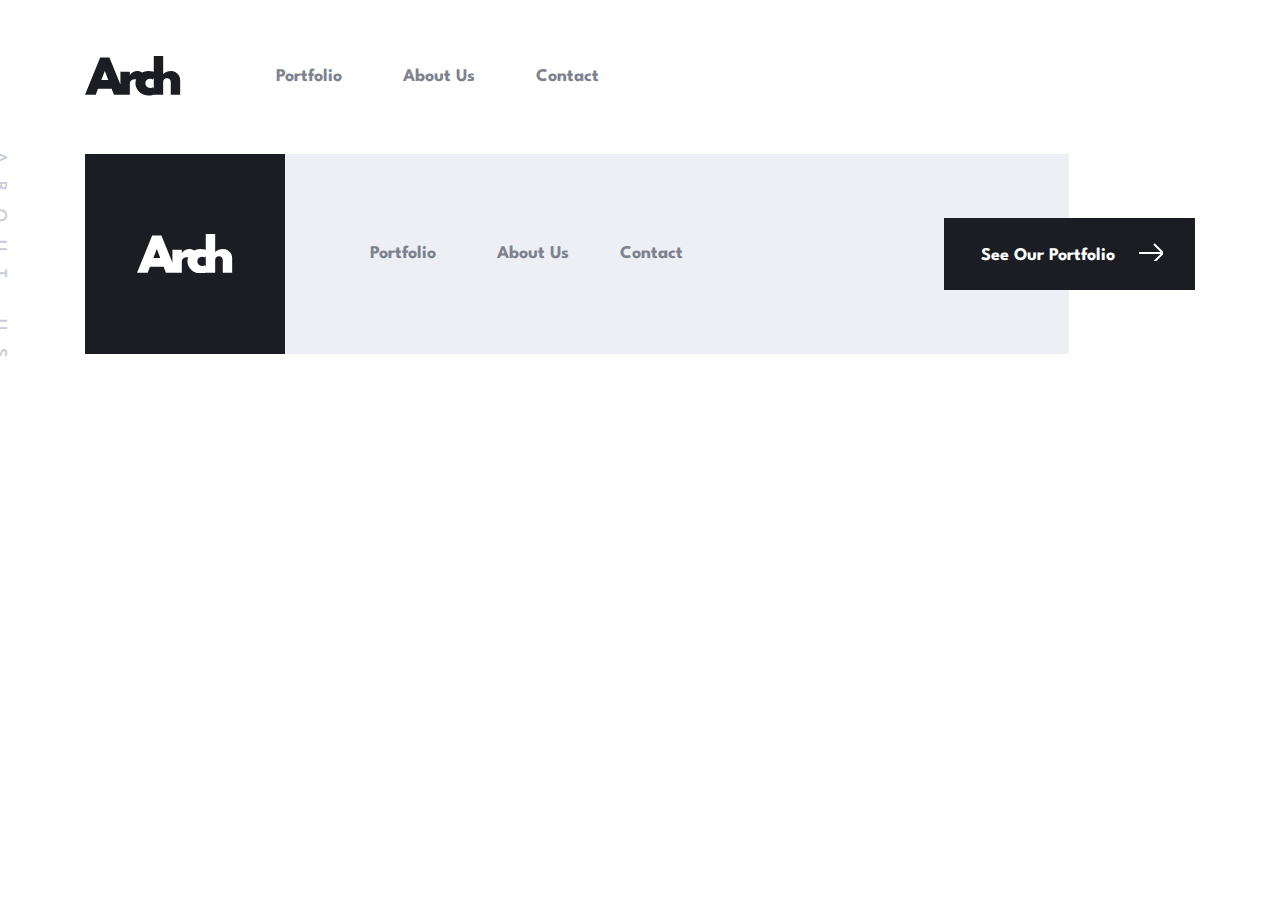
==== about.html @ ef2ef213 "add portfolio and header" ====
<!DOCTYPE html>
<html lang="en">
  <head>
    <meta charset="UTF-8" />
    <meta name="viewport" content="width=device-width, initial-scale=1.0" />
    <link rel="preconnect" href="https://fonts.googleapis.com" />
    <link rel="preconnect" href="https://fonts.gstatic.com" crossorigin />
    <link
      href="https://fonts.googleapis.com/css2?family=League+Spartan:wght@500;700&display=swap"
      rel="stylesheet"
    />
    <link rel="stylesheet" href="./scss/main.css" />
    <script defer src="./header.js"></script>
  </head>
  <body>
    <main>
      <header class="header">
        <div class="overlay"></div>
        <nav class="header__nav container">
          <p class="header__route">
            <span class="header__route--line"></span>
            ABOUT US
          </p>
          <a href="./index.html" class="header__logo">
            <svg
              xmlns="http://www.w3.org/2000/svg"
              viewBox="0 0 97 40"
              width="97"
              height="40"
            >
              <path
                d="M10.822 39.27l2.26-6.256h13.836l2.26 6.255H40L24.658 1.6h-9.316L0 39.268h10.822zM23.493 24.2h-6.986L20 15.252l3.493 8.95zm21.804 15.07V27.807c0-.776.22-1.499.662-2.169a5.14 5.14 0 011.746-1.632A4.51 4.51 0 0150 23.379c.64 0 1.343.13 2.112.388.769.259 1.434.601 1.998 1.028l3.972-7.991c-.654-.487-1.484-.883-2.488-1.188-1.005-.304-1.956-.456-2.854-.456-1.385 0-2.729.354-4.03 1.061-1.301.708-2.44 1.694-3.413 2.957V15.89h-9.498v23.38h9.498zm18.995.73c1.507 0 2.942-.21 4.304-.628 1.362-.418 2.439-.91 3.23-1.472l-3.105-6.393c-.289.198-.688.377-1.198.536-.51.16-1.07.24-1.678.24-.99 0-1.85-.217-2.58-.65a4.449 4.449 0 01-1.678-1.724 4.806 4.806 0 01-.582-2.33c0-.669.163-1.369.49-2.1.328-.73.845-1.347 1.553-1.849s1.625-.753 2.751-.753c1.187 0 2.161.258 2.922.776l3.105-6.393c-.76-.578-1.841-1.073-3.242-1.484a15.324 15.324 0 00-4.337-.616c-1.903 0-3.665.346-5.286 1.039-1.62.692-3.029 1.628-4.224 2.808a13.053 13.053 0 00-2.785 3.995 11.177 11.177 0 00-.993 4.6c0 1.69.354 3.285 1.062 4.784.707 1.5 1.678 2.82 2.91 3.961a13.79 13.79 0 004.258 2.683c1.606.647 3.307.97 5.103.97zm14.703-.73V26.392c0-.792.16-1.477.48-2.055a3.374 3.374 0 011.347-1.347c.578-.32 1.248-.48 2.01-.48 1.156 0 2.084.354 2.784 1.062.7.708 1.05 1.648 1.05 2.82v12.876h9.498V24.338c0-1.75-.41-3.314-1.232-4.692a9.088 9.088 0 00-3.345-3.276c-1.408-.807-3.003-1.21-4.783-1.21-1.4 0-2.782.255-4.144.765a12.064 12.064 0 00-3.665 2.157V0h-9.497v39.27h9.497z"
              />
            </svg>
          </a>

          <div id="btnHamburger" class="header__toggle hide-for-tablet">
            <span></span>
            <span></span>
            <span></span>
          </div>
          <div class="header__links hide-for-mobile">
            <a href="./portfolio.html">Portfolio</a
            ><a href="./about.html">About Us</a
            ><a href="./contact.html">Contact</a>
          </div>
        </nav>
        <div class="header__menu hide-for-tablet">
          <a href="./portfolio.html">Portfolio</a
          ><a href="./about.html">About Us</a
          ><a href="./contact.html">Contact</a>
        </div>
      </header>
      <footer class="footer">
        <div class="footer__container">
          <div class="footer__logo">
            <svg
              xmlns="http://www.w3.org/2000/svg"
              viewBox="0 0 97 40"
              width="97"
              height="40"
            >
              <path
                fill="#FFFFFF"
                d="M10.822 39.27l2.26-6.256h13.836l2.26 6.255H40L24.658 1.6h-9.316L0 39.268h10.822zM23.493 24.2h-6.986L20 15.252l3.493 8.95zm21.804 15.07V27.807c0-.776.22-1.499.662-2.169a5.14 5.14 0 011.746-1.632A4.51 4.51 0 0150 23.379c.64 0 1.343.13 2.112.388.769.259 1.434.601 1.998 1.028l3.972-7.991c-.654-.487-1.484-.883-2.488-1.188-1.005-.304-1.956-.456-2.854-.456-1.385 0-2.729.354-4.03 1.061-1.301.708-2.44 1.694-3.413 2.957V15.89h-9.498v23.38h9.498zm18.995.73c1.507 0 2.942-.21 4.304-.628 1.362-.418 2.439-.91 3.23-1.472l-3.105-6.393c-.289.198-.688.377-1.198.536-.51.16-1.07.24-1.678.24-.99 0-1.85-.217-2.58-.65a4.449 4.449 0 01-1.678-1.724 4.806 4.806 0 01-.582-2.33c0-.669.163-1.369.49-2.1.328-.73.845-1.347 1.553-1.849s1.625-.753 2.751-.753c1.187 0 2.161.258 2.922.776l3.105-6.393c-.76-.578-1.841-1.073-3.242-1.484a15.324 15.324 0 00-4.337-.616c-1.903 0-3.665.346-5.286 1.039-1.62.692-3.029 1.628-4.224 2.808a13.053 13.053 0 00-2.785 3.995 11.177 11.177 0 00-.993 4.6c0 1.69.354 3.285 1.062 4.784.707 1.5 1.678 2.82 2.91 3.961a13.79 13.79 0 004.258 2.683c1.606.647 3.307.97 5.103.97zm14.703-.73V26.392c0-.792.16-1.477.48-2.055a3.374 3.374 0 011.347-1.347c.578-.32 1.248-.48 2.01-.48 1.156 0 2.084.354 2.784 1.062.7.708 1.05 1.648 1.05 2.82v12.876h9.498V24.338c0-1.75-.41-3.314-1.232-4.692a9.088 9.088 0 00-3.345-3.276c-1.408-.807-3.003-1.21-4.783-1.21-1.4 0-2.782.255-4.144.765a12.064 12.064 0 00-3.665 2.157V0h-9.497v39.27h9.497z"
              />
            </svg>
          </div>
          <a class="footer__link" href="./portfolio.html">Portfolio</a>
          <a class="footer__link" href="./about.html">About Us</a>
          <a class="footer__link" href="./contact.html">Contact</a>
          <a class="button" href="./portfolio.html">
            <p>See Our Portfolio</p>
            <svg
              xmlns="http://www.w3.org/2000/svg"
              viewBox="0 0 24 18"
              width="24"
              height="18"
            >
              <g
                fill="none"
                fill-rule="evenodd"
                stroke="#FFFFFF"
                stroke-width="2"
              >
                <path d="M15 1l9 9-9 9M0 10h24" />
              </g>
            </svg>
          </a>
        </div>
      </footer>
    </main>
  </body>
</html>
---- scss/main.css ----
html {
  box-sizing: border-box;
  font-size: 10px;
}

img {
  display: block;
}

*,
*::before,
*::after {
  box-sizing: inherit;
  margin: 0;
  padding: 0;
}

body {
  font-family: "League Spartan", sans-serif;
}

h1,
h2,
h3,
h4 {
  font-style: normal;
  font-weight: 700;
}

h1 {
  visibility: hidden;
}
@media (min-width: 768px) {
  h1 {
    font-weight: 700;
    font-size: 12rem;
    line-height: 20rem;
    letter-spacing: -0.3rem;
  }
}
@media (min-width: 1200px) {
  h1 {
    font-size: 25rem;
    line-height: 20rem;
    letter-spacing: -0.5rem;
  }
}

h2 {
  font-size: 4.8rem;
  line-height: 4.8rem;
  letter-spacing: -0.12rem;
}
@media (min-width: 768px) {
  h2 {
    font-size: 9.6rem;
    line-height: 8rem;
    letter-spacing: -0.2rem;
  }
}

h3 {
  font-size: 4.8rem;
  line-height: 5.2rem;
  letter-spacing: -0.171429rem;
}
@media (min-width: 768px) {
  h3 {
    font-weight: 700;
    font-size: 7.2rem;
    line-height: 6.4rem;
    letter-spacing: -0.2rem;
  }
}

h4 {
  font-size: 3.2rem;
  line-height: 4rem;
}

.container {
  width: 100%;
  margin: 0 auto;
  display: flex;
  flex-direction: column;
}
@media (min-width: 768px) {
  .container {
    width: 57.3rem;
  }
}
@media (min-width: 1200px) {
  .container {
    width: 111rem;
  }
}

.no-scroll {
  overflow: hidden;
}

.button {
  display: flex;
  flex-direction: row;
  padding: 2.5rem 3.2rem 2.2rem 3.7rem;
  background-color: #1b1d23;
  text-decoration: none;
}
.button p {
  font-weight: 700;
  font-size: 1.8rem;
  line-height: 2.5rem;
  color: white;
  border: 0;
  margin-right: 2.4rem;
}

.footer {
  width: 100%;
  display: flex;
}
@media (min-width: 768px) {
  .footer {
    width: 76.8rem;
    margin-inline: auto;
  }
}
@media (min-width: 1200px) {
  .footer {
    width: 111rem;
  }
}
.footer__container {
  background-color: #eeeff4;
  padding: 9.3rem 6.1rem 4.8rem;
  display: flex;
  flex-direction: column;
  margin-top: 6rem;
  align-items: center;
  position: relative;
  width: 100%;
}
@media (min-width: 768px) {
  .footer__container {
    flex-direction: row;
    padding: 0;
    width: 61.2rem;
    margin: 0;
  }
}
@media (min-width: 1200px) {
  .footer__container {
    width: 98.4rem;
  }
}
.footer__logo {
  background-color: #1b1d23;
  width: 12rem;
  height: 12rem;
  display: flex;
  align-items: center;
  justify-content: center;
  position: absolute;
  top: -6rem;
}
@media (min-width: 768px) {
  .footer__logo {
    position: static;
    margin-right: 4rem;
  }
}
@media (min-width: 1200px) {
  .footer__logo {
    width: 20rem;
    height: 20rem;
    margin-right: 8.5rem;
  }
}
.footer__logo svg {
  height: auto;
  width: 58px;
}
@media (min-width: 1200px) {
  .footer__logo svg {
    width: 9.6rem;
  }
}
.footer__link {
  font-weight: 700;
  font-size: 1.8rem;
  line-height: 2.5rem;
  color: #7d828f;
  text-decoration: none;
  margin-bottom: 3.2rem;
}
@media (min-width: 768px) {
  .footer__link {
    margin: 0;
  }
  .footer__link:nth-of-type(1) {
    margin-right: 6.1rem;
  }
  .footer__link:nth-of-type(2) {
    margin-right: 5.1rem;
  }
}
.footer__link:hover {
  color: #1b1d23;
}
@media (min-width: 768px) {
  .footer .button {
    position: absolute;
    right: -12.6rem;
  }
}

.portfolio__card {
  position: relative;
}
.portfolio__card:hover {
  cursor: pointer;
}
.portfolio__card:hover .overlay {
  background: rgba(255, 255, 255, 0.503415);
}
.portfolio__card .overlay {
  position: absolute;
  top: 0;
  left: 0;
  width: 100%;
  height: 100%;
  background: linear-gradient(180deg, rgba(0, 0, 0, 0.0001) 0.01%, rgba(0, 0, 0, 0.499044) 100%);
  padding: 23px 24px;
  color: white;
  display: flex;
  flex-direction: column;
  justify-content: end;
}
.portfolio__card .overlay__date {
  font-style: normal;
  font-weight: 500;
  font-size: 1.8rem;
  line-height: 2.4rem;
  opacity: 0.75;
}

.header {
  position: relative;
  width: 100%;
  background-color: white;
  z-index: 10;
}
@media (min-width: 768px) {
  .header__logo {
    margin-right: 7.9rem;
  }
}
@media (min-width: 1200px) {
  .header__logo {
    margin-right: 9.5rem;
  }
}
.header__logo svg {
  width: 7.7rem;
  height: auto;
}
@media (min-width: 768px) {
  .header__logo svg {
    width: 9.6rem;
  }
}
.header__logo path {
  fill: #1b1d23;
}
.header__nav {
  display: flex;
  flex-direction: row;
  background-color: white;
  position: relative;
  align-items: center;
  z-index: 30;
  padding: 3.2rem;
}
@media (min-width: 768px) {
  .header__nav {
    padding: 5.6rem 0;
  }
}
.header__route {
  display: none;
}
@media (min-width: 768px) {
  .header__route {
    display: flex;
    align-items: center;
    font-weight: 500;
    font-size: 1.8rem;
    letter-spacing: 1.8rem;
    color: #c8ccd8;
    position: absolute;
    top: 0;
    transform-origin: left bottom;
    transform: translateY(-100%) translateX(-5.1rem) rotate(90deg);
  }
}
@media (min-width: 1200px) {
  .header__route {
    transform: translateY(-100%) translateX(-9.4rem) rotate(90deg);
  }
}
.header__route--line {
  height: 1px;
  width: 10.4rem;
  display: block;
  background-color: #c8ccd8;
  margin-right: 4.8rem;
}
.header__toggle {
  margin-left: auto;
}
.header__toggle:hover {
  cursor: pointer;
}
.header__toggle > span {
  display: block;
  width: 24px;
  height: 4px;
  background-color: #1b1d23;
  transition: all 300ms ease-in-out;
  transform-origin: 1px 2px;
}
.header__toggle > span:not(:last-child) {
  margin-bottom: 4px;
}
@media screen and (max-width: 768px) {
  .header.open .header__toggle > span:first-child {
    transform: rotate(45deg);
  }
  .header.open .header__toggle > span:nth-child(2) {
    opacity: 0;
  }
  .header.open .header__toggle > span:last-child {
    transform: rotate(-45deg);
  }
  .header.open .header__menu {
    display: block;
    margin-left: 3.2rem;
  }
}
.header__links a {
  margin-right: 6.1rem;
  text-decoration: none;
}
@media (min-width: 768px) {
  .header__links a {
    font-weight: 700;
    font-size: 1.8rem;
    line-height: 2.5rem;
    color: #7d828f;
  }
}
.header__menu {
  position: absolute;
  width: calc(100% - 3.2rem);
  top: 9.8rem;
  background-color: #eeeff4;
  padding: 3.9rem 4.8rem 4.2rem 4.8rem;
  z-index: 100;
  display: none;
}
.header__menu a {
  display: block;
  text-decoration: none;
  font-weight: 700;
  font-size: 3.2rem;
  line-height: 4rem;
  margin-bottom: 1.7rem;
  color: #1b1d23;
}
.header__menu a:last-child {
  margin-bottom: 0;
}
.header.open .overlay {
  position: fixed;
  top: 0;
  left: 0;
  right: 0;
  bottom: 0;
  background-color: black;
  opacity: 0.5;
}
.header.sticky {
  position: fixed;
  left: 0;
  right: 0;
}
@media (min-width: 768px) {
  .header.sticky {
    position: relative;
  }
}
.header .hide-for-mobile {
  display: none;
}
@media (min-width: 768px) {
  .header .hide-for-mobile {
    display: block;
  }
}
@media (min-width: 768px) {
  .header .hide-for-tablet {
    display: none;
  }
}

.portfolio {
  padding: 0 3.2rem;
  align-items: center;
  margin-bottom: 72px;
  gap: 2.4rem;
}
@media (min-width: 768px) {
  .portfolio {
    margin-bottom: 160px;
    padding: 0;
  }
}
@media (min-width: 1200px) {
  .portfolio {
    flex-direction: row;
    flex-wrap: wrap;
    row-gap: 3.2rem;
    -moz-column-gap: 3rem;
         column-gap: 3rem;
  }
}/*# sourceMappingURL=main.css.map */
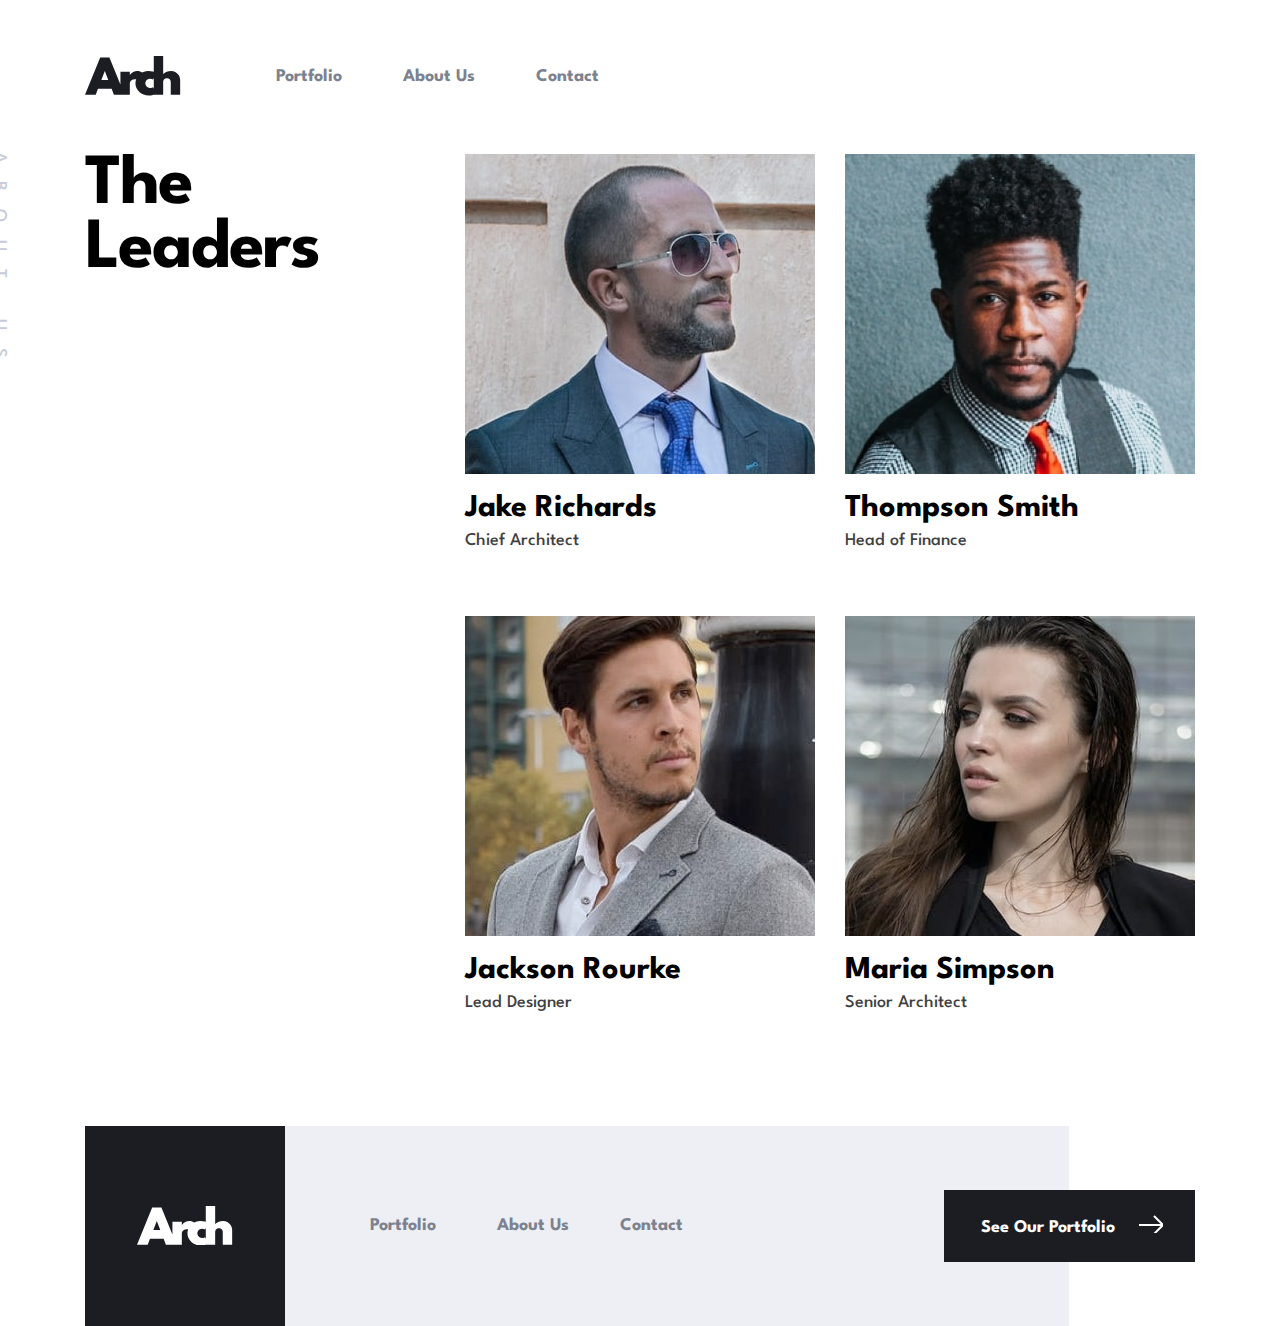
==== commit f3338c88: "leaders section" ====
--- a/about.html
+++ b/about.html
@@ -13,7 +13,7 @@
     <script defer src="./header.js"></script>
   </head>
   <body>
-    <main>
+    <main class="about">
       <header class="header">
         <div class="overlay"></div>
         <nav class="header__nav container">
@@ -51,6 +51,47 @@
           ><a href="./contact.html">Contact</a>
         </div>
       </header>
+      <section class="about__leaders container">
+        <h3 class="about__leaders_title">The Leaders</h3>
+        <div class="leaders">
+          <div class="leaders__card">
+            <img
+              class="leaders__image"
+              src="./assets/about/desktop/avatar-jake.jpg"
+              alt="Jake"
+            />
+            <h4 class="leaders__name">Jake Richards</h4>
+            <p class="leaders__title">Chief Architect</p>
+          </div>
+          <div class="leaders__card">
+            <img
+              class="leaders__image"
+              src="./assets/about/desktop/avatar-thompson.jpg"
+              alt="Jake"
+            />
+            <h4>Thompson Smith</h4>
+            <p class="leaders__title">Head of Finance</p>
+          </div>
+          <div class="leaders__card">
+            <img
+              class="leaders__image"
+              src="./assets/about/desktop/avatar-jackson.jpg"
+              alt="Jake"
+            />
+            <h4>Jackson Rourke</h4>
+            <p class="leaders__title">Lead Designer</p>
+          </div>
+          <div class="leaders__card">
+            <img
+              class="leaders__image"
+              src="./assets/about/desktop/avatar-maria.jpg"
+              alt="Jake"
+            />
+            <h4>Maria Simpson</h4>
+            <p class="leaders__title">Senior Architect</p>
+          </div>
+        </div>
+      </section>
       <footer class="footer">
         <div class="footer__container">
           <div class="footer__logo">
--- a/scss/main.css
+++ b/scss/main.css
@@ -28,7 +28,7 @@
 }
 
 h1 {
-  visibility: hidden;
+  display: none;
 }
 @media (min-width: 768px) {
   h1 {
@@ -80,12 +80,14 @@
 
 .container {
   width: 100%;
+  padding: 0 3.2rem;
   margin: 0 auto;
   display: flex;
   flex-direction: column;
 }
 @media (min-width: 768px) {
   .container {
+    padding: 0;
     width: 57.3rem;
   }
 }
@@ -391,8 +393,7 @@
 }
 .header.sticky {
   position: fixed;
-  left: 0;
-  right: 0;
+  top: 0;
 }
 @media (min-width: 768px) {
   .header.sticky {
@@ -416,7 +417,8 @@
 .portfolio {
   padding: 0 3.2rem;
   align-items: center;
-  margin-bottom: 72px;
+  margin-bottom: 7.2rem;
+  margin-top: 5.6rem;
   gap: 2.4rem;
 }
 @media (min-width: 768px) {
@@ -433,4 +435,65 @@
     -moz-column-gap: 3rem;
          column-gap: 3rem;
   }
+}
+
+.about__leaders {
+  display: flex;
+}
+@media (min-width: 1200px) {
+  .about__leaders {
+    flex-direction: row;
+  }
+}
+.about__leaders_title {
+  max-width: 23rem;
+  margin-bottom: 5.5rem;
+}
+.about .leaders {
+  display: flex;
+  flex-direction: column;
+  align-items: center;
+  margin-bottom: 11.1rem;
+  row-gap: 7.9rem;
+  max-width: 73rem;
+}
+@media (min-width: 768px) {
+  .about .leaders {
+    flex-direction: row;
+    flex-wrap: wrap;
+    row-gap: 10.3rem;
+    -moz-column-gap: 1.1rem;
+         column-gap: 1.1rem;
+  }
+}
+@media (min-width: 1200px) {
+  .about .leaders {
+    margin-left: auto;
+    row-gap: 6.3rem;
+    -moz-column-gap: 3rem;
+         column-gap: 3rem;
+  }
+}
+.about .leaders__card:last-child {
+  margin: 0;
+}
+.about .leaders__image {
+  width: 31.1rem;
+  margin-bottom: 1.5rem;
+}
+@media (min-width: 768px) {
+  .about .leaders__image {
+    width: 28rem;
+  }
+}
+@media (min-width: 1200px) {
+  .about .leaders__image {
+    width: 35rem;
+  }
+}
+.about .leaders__title {
+  font-weight: 500;
+  font-size: 1.8rem;
+  line-height: 2.4rem;
+  opacity: 0.75;
 }/*# sourceMappingURL=main.css.map */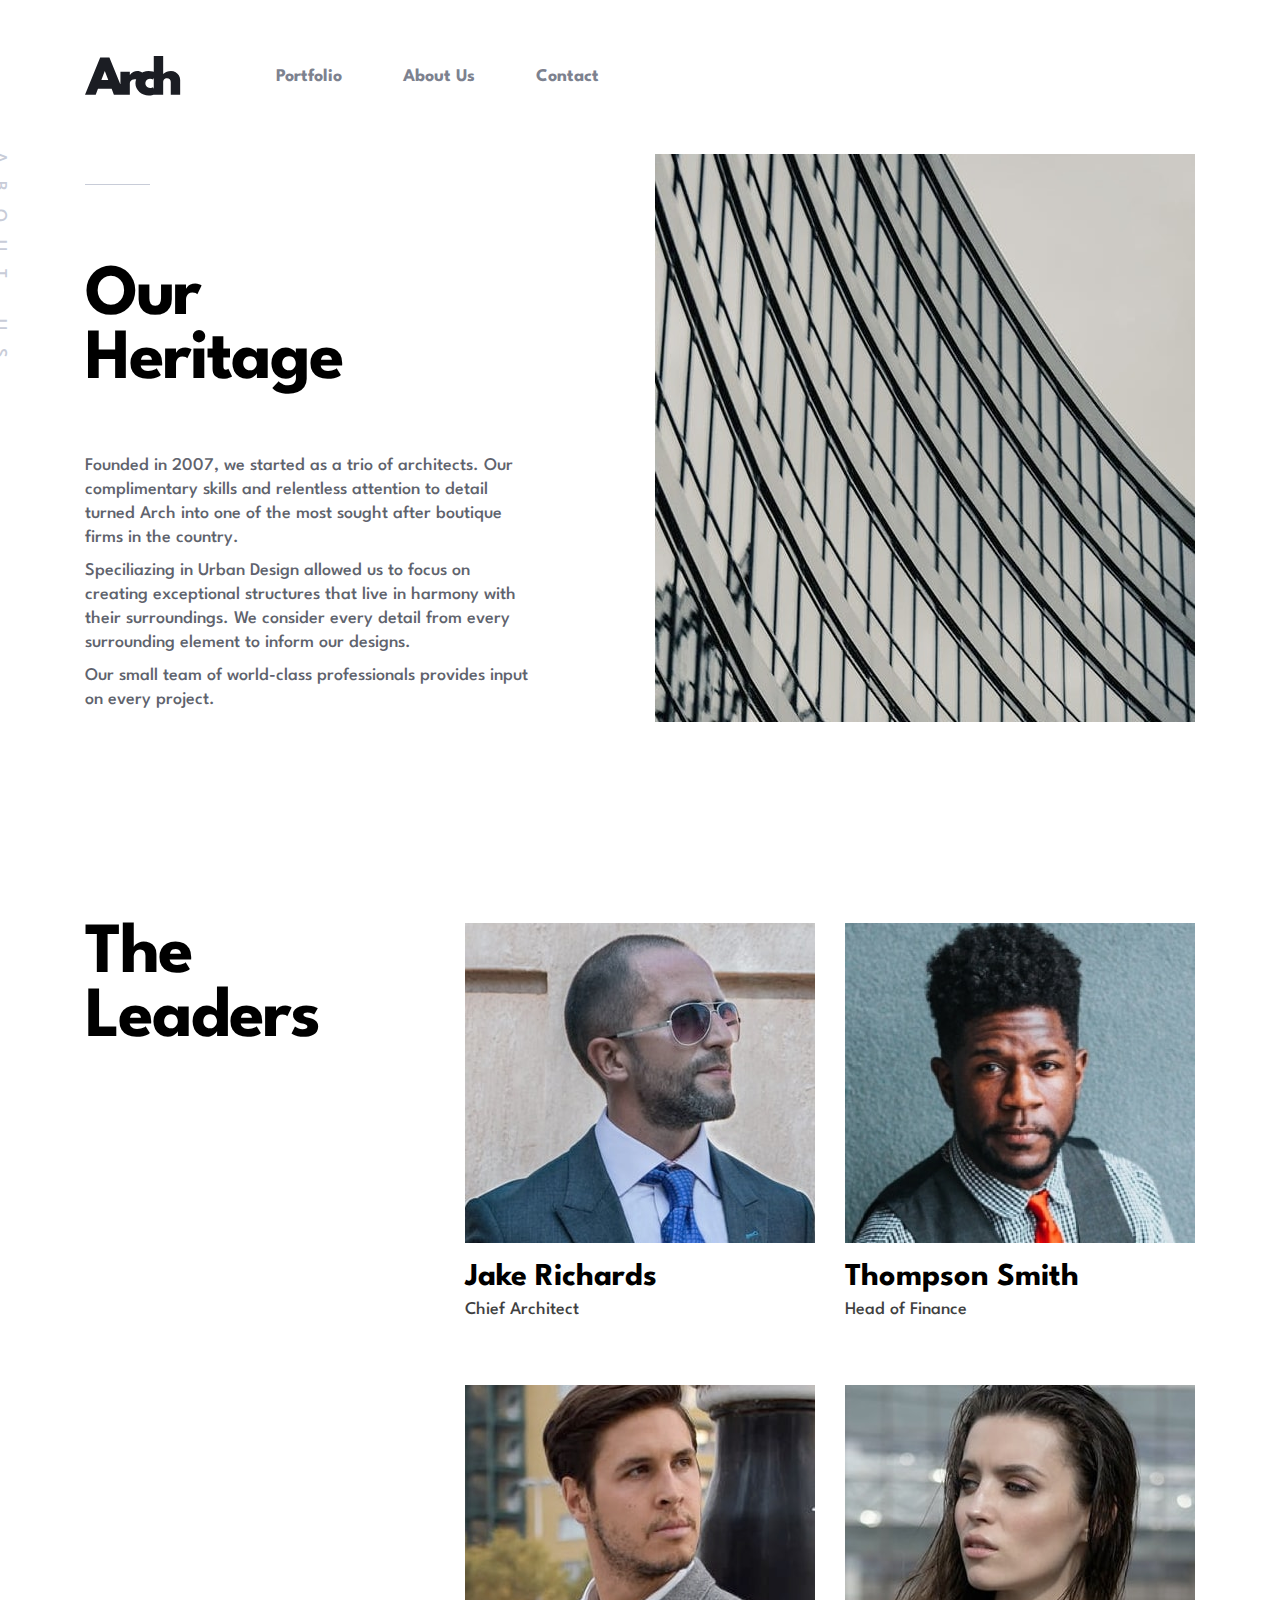
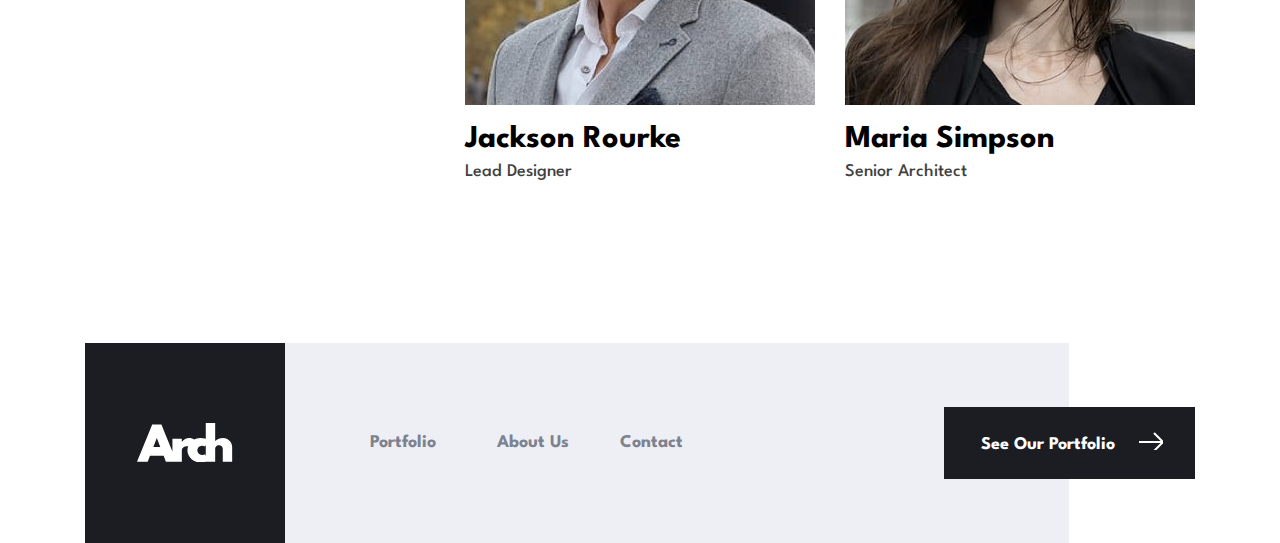
==== commit 7b415c04: "add heritage section" ====
--- a/about.html
+++ b/about.html
@@ -51,6 +51,29 @@
           ><a href="./contact.html">Contact</a>
         </div>
       </header>
+      <section class="about__heritage container">
+        <div class="heritage">
+          <h3 class="heritage__header">Our Heritage</h3>
+          <p>
+            Founded in 2007, we started as a trio of architects. Our
+            complimentary skills and relentless attention to detail turned Arch
+            into one of the most sought after boutique firms in the country.
+          </p>
+        </br>
+          <p>
+            Speciliazing in Urban Design allowed us to focus on creating
+            exceptional structures that live in harmony with their surroundings.
+            We consider every detail from every surrounding element to inform
+            our designs.
+          </p>
+        </br>
+          <p>
+            Our small team of world-class professionals provides input on every
+            project.
+          </p>
+        </div>
+        <img class="heritage__image" src="./assets/about/desktop/image-heritage.jpg" alt="">
+      </section>
       <section class="about__leaders container">
         <h3 class="about__leaders_title">The Leaders</h3>
         <div class="leaders">
--- a/scss/main.css
+++ b/scss/main.css
@@ -439,21 +439,27 @@
 
 .about__leaders {
   display: flex;
+  margin-bottom: 11.1rem;
+}
+@media (min-width: 768px) {
+  .about__leaders {
+    margin-bottom: 23.9rem;
+  }
 }
 @media (min-width: 1200px) {
   .about__leaders {
     flex-direction: row;
+    margin-bottom: 15.9rem;
   }
 }
 .about__leaders_title {
   max-width: 23rem;
-  margin-bottom: 5.5rem;
+  margin-bottom: 5.6rem;
 }
 .about .leaders {
   display: flex;
   flex-direction: column;
   align-items: center;
-  margin-bottom: 11.1rem;
   row-gap: 7.9rem;
   max-width: 73rem;
 }
@@ -496,4 +502,82 @@
   font-size: 1.8rem;
   line-height: 2.4rem;
   opacity: 0.75;
+}
+.about__heritage {
+  margin-bottom: 11.2rem;
+}
+@media (min-width: 768px) {
+  .about__heritage {
+    margin-bottom: 20.7rem;
+  }
+}
+@media (min-width: 1200px) {
+  .about__heritage {
+    margin-bottom: 20.1rem;
+    display: flex;
+    flex-direction: row;
+    align-items: flex-end;
+  }
+}
+.about__heritage p {
+  font-weight: 500;
+  font-size: 1.8rem;
+  line-height: 2.4rem;
+  color: #60636d;
+}
+.about__heritage br {
+  display: block;
+  content: "";
+  margin-top: 2.4rem;
+}
+@media (min-width: 1200px) {
+  .about .heritage {
+    margin-bottom: 1rem;
+  }
+}
+.about .heritage__header {
+  margin-bottom: 2.2rem;
+  max-width: 23rem;
+  position: relative;
+}
+.about .heritage__header:before {
+  content: "";
+  height: 1px;
+  width: 6.5rem;
+  position: absolute;
+  top: -6.8rem;
+  left: 0;
+  background-color: #c8ccd8;
+}
+@media (min-width: 768px) {
+  .about .heritage__header:before {
+    top: -4.9rem;
+  }
+}
+@media (min-width: 1200px) {
+  .about .heritage__header:before {
+    top: -8.1rem;
+  }
+}
+@media (min-width: 768px) {
+  .about .heritage__header {
+    margin-bottom: 6.2rem;
+  }
+}
+@media (min-width: 1200px) {
+  .about .heritage__header {
+    margin-bottom: 6.1rem;
+  }
+}
+.about .heritage__image {
+  width: 540px;
+  height: 568px;
+  width: auto;
+  margin-left: 12.4rem;
+  display: none;
+}
+@media (min-width: 1200px) {
+  .about .heritage__image {
+    display: block;
+  }
 }/*# sourceMappingURL=main.css.map */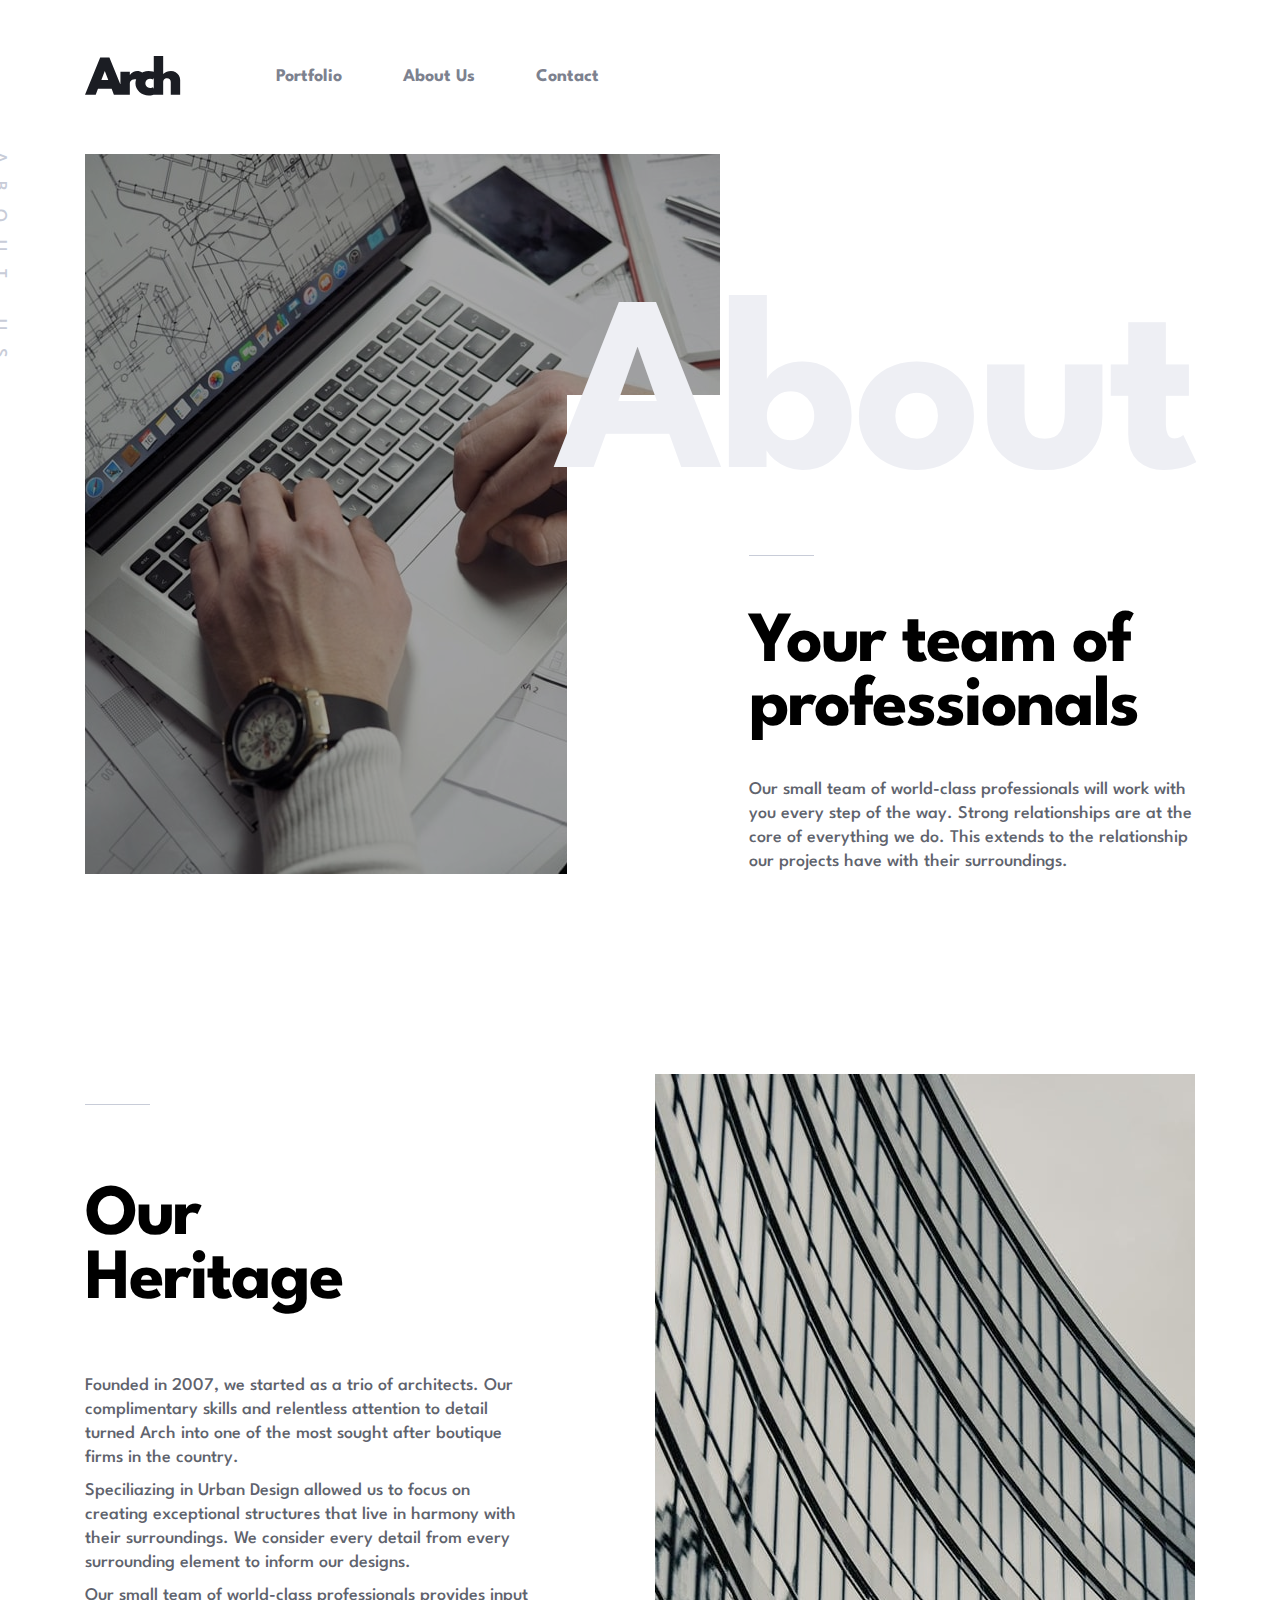
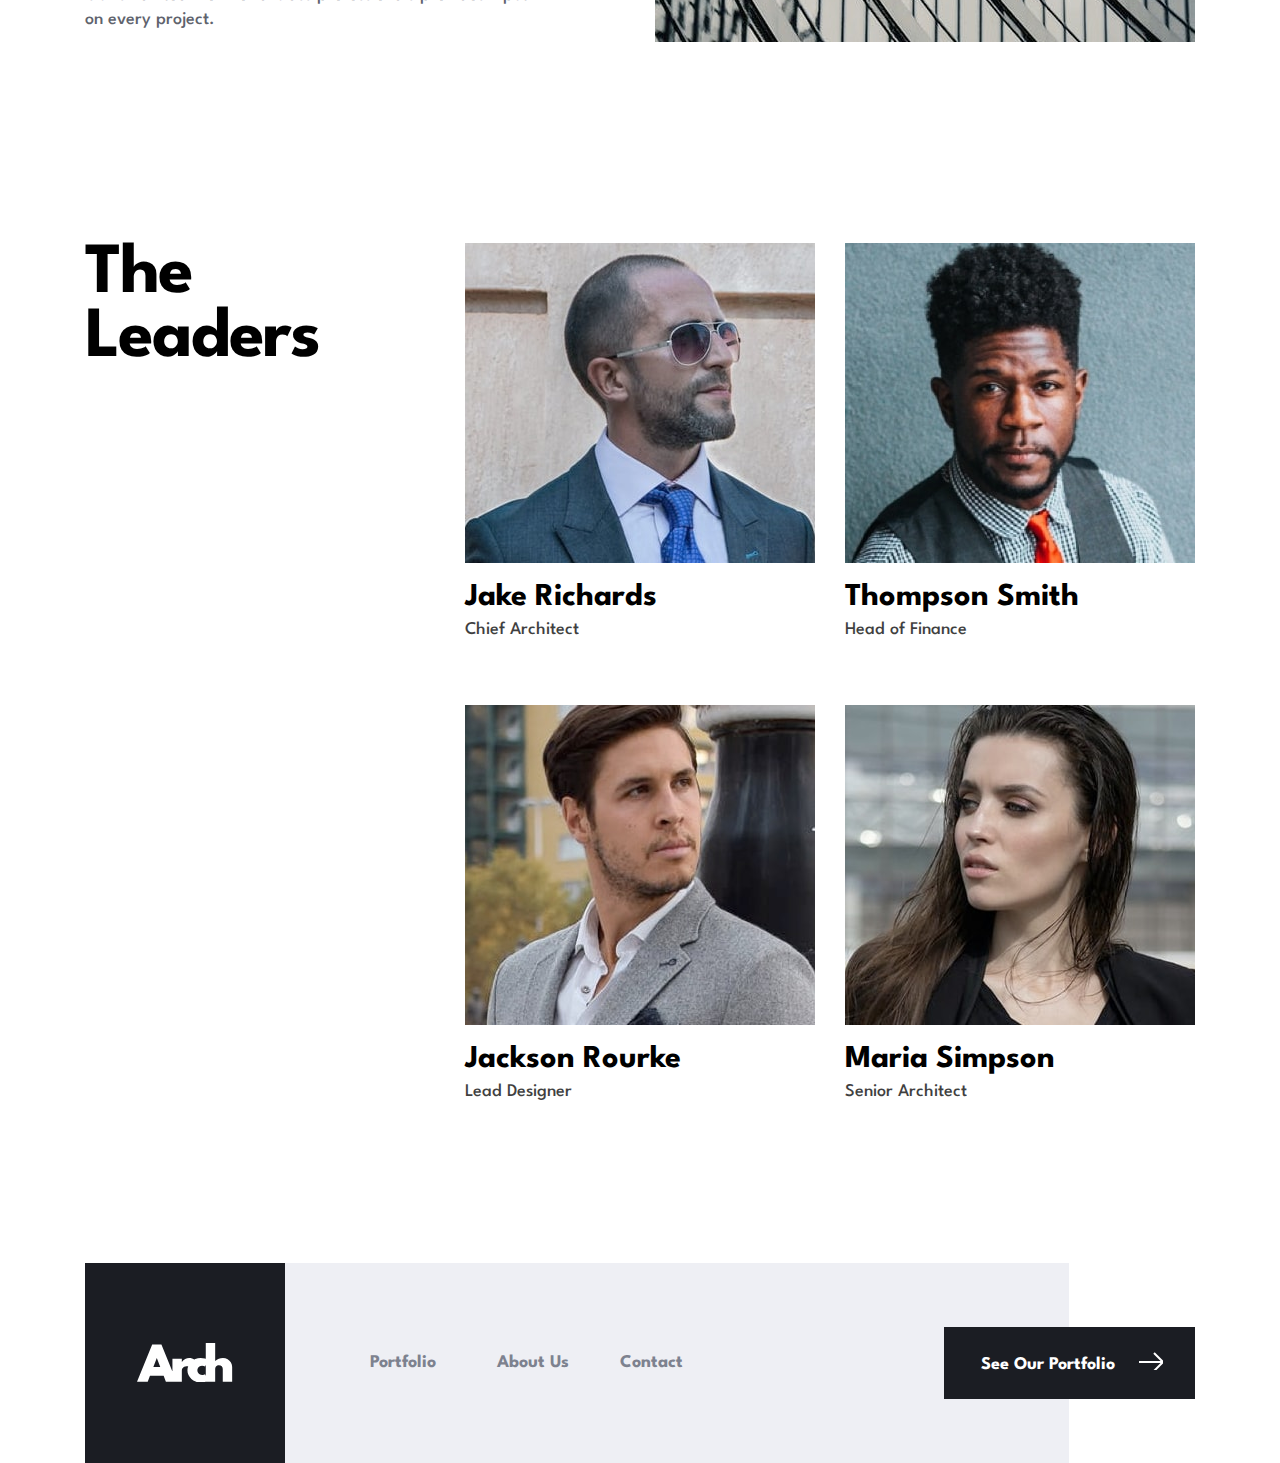
==== commit d0dc8297: "add hero section" ====
--- a/about.html
+++ b/about.html
@@ -51,6 +51,25 @@
           ><a href="./contact.html">Contact</a>
         </div>
       </header>
+      <section class="hero">
+        <div class="hero__img">
+          <picture>
+            <source
+            media="(min-width: 1200px)"
+            srcset="./assets/about/desktop/image-hero.jpg"/>
+            <source
+              media="(min-width: 768px)"
+              srcset="./assets/about/tablet/image-hero.jpg"/>
+            <img src="./assets/about/mobile/image-hero.jpg" alt="">
+          </picture>
+          <span class="overlay"></span>
+        </div>
+        <div class="hero__content">
+          <h1 class="hero__header">About</h1>
+          <h3 class="hero__title">Your team of professionals</h3>
+          <p class="hero__text">Our small team of world-class professionals will work with you every step of the way. Strong relationships are at the core of everything we do. This extends to the relationship our projects have with their surroundings.</p>
+        </div>
+      </section>
       <section class="about__heritage container">
         <div class="heritage">
           <h3 class="heritage__header">Our Heritage</h3>
--- a/scss/main.css
+++ b/scss/main.css
@@ -32,6 +32,7 @@
 }
 @media (min-width: 768px) {
   h1 {
+    display: block;
     font-weight: 700;
     font-size: 12rem;
     line-height: 20rem;
@@ -414,6 +415,129 @@
   }
 }
 
+.hero {
+  position: relative;
+}
+@media (min-width: 768px) {
+  .hero {
+    margin: 0 auto;
+    padding: 0;
+    width: 57.3rem;
+    margin-bottom: 20rem;
+  }
+}
+@media (min-width: 1200px) {
+  .hero {
+    width: 111rem;
+  }
+}
+.hero__img {
+  position: relative;
+  z-index: -1;
+}
+.hero__img img {
+  width: 100%;
+}
+@media (min-width: 1200px) {
+  .hero__img img {
+    width: auto;
+  }
+}
+.hero__img .overlay {
+  position: absolute;
+  top: 0;
+  left: 0;
+  width: 100%;
+  height: 100%;
+  background: #000000;
+  opacity: 0.35;
+}
+@media (min-width: 1200px) {
+  .hero__img .overlay {
+    width: 63.5rem;
+  }
+}
+.hero__content {
+  margin-top: -4.5rem;
+  margin-right: 3.2rem;
+  padding: 6.5rem 0 7.6rem 3.2rem;
+  background-color: white;
+  z-index: 2;
+}
+@media (min-width: 768px) {
+  .hero__content {
+    position: absolute;
+    bottom: 0;
+    right: 0;
+    margin: 0;
+    padding: 0;
+    margin-left: 5.8rem;
+    padding-left: 6rem;
+    padding-top: 8.8rem;
+  }
+}
+@media (min-width: 1200px) {
+  .hero__content {
+    max-width: 62.8rem;
+    margin: 0;
+    padding-left: 18.2rem;
+    padding-top: 21.7em;
+  }
+}
+.hero__header {
+  color: #eeeff4;
+  position: absolute;
+  right: 0;
+  top: -8.8rem;
+}
+.hero__title {
+  margin-bottom: 2.1rem;
+}
+@media (min-width: 768px) {
+  .hero__title {
+    margin-bottom: 3.8rem;
+    position: relative;
+    margin-top: 0;
+  }
+}
+@media (min-width: 768px) and (min-width: 768px) {
+  .hero__title {
+    margin-top: 7.3rem;
+  }
+}
+@media (min-width: 768px) and (min-width: 1200px) {
+  .hero__title {
+    margin-top: 0;
+  }
+}
+@media (min-width: 768px) {
+  .hero__title:before {
+    content: "";
+    height: 1px;
+    width: 6.5rem;
+    position: absolute;
+    top: 0;
+    left: 0;
+    background-color: #c8ccd8;
+  }
+}
+@media (min-width: 768px) and (min-width: 768px) {
+  .hero__title:before {
+    top: -7.3rem;
+  }
+}
+@media (min-width: 768px) and (min-width: 1200px) {
+  .hero__title:before {
+    top: -5.7rem;
+  }
+}
+.hero__text {
+  font-weight: 500;
+  font-size: 1.8rem;
+  line-height: 2.4rem;
+  color: #60636d;
+}
+
 .portfolio {
   padding: 0 3.2rem;
   align-items: center;
@@ -539,6 +663,17 @@
   margin-bottom: 2.2rem;
   max-width: 23rem;
   position: relative;
+  margin-top: 6.8rem;
+}
+@media (min-width: 768px) {
+  .about .heritage__header {
+    margin-top: 4.9rem;
+  }
+}
+@media (min-width: 1200px) {
+  .about .heritage__header {
+    margin-top: 0;
+  }
 }
 .about .heritage__header:before {
   content: "";
